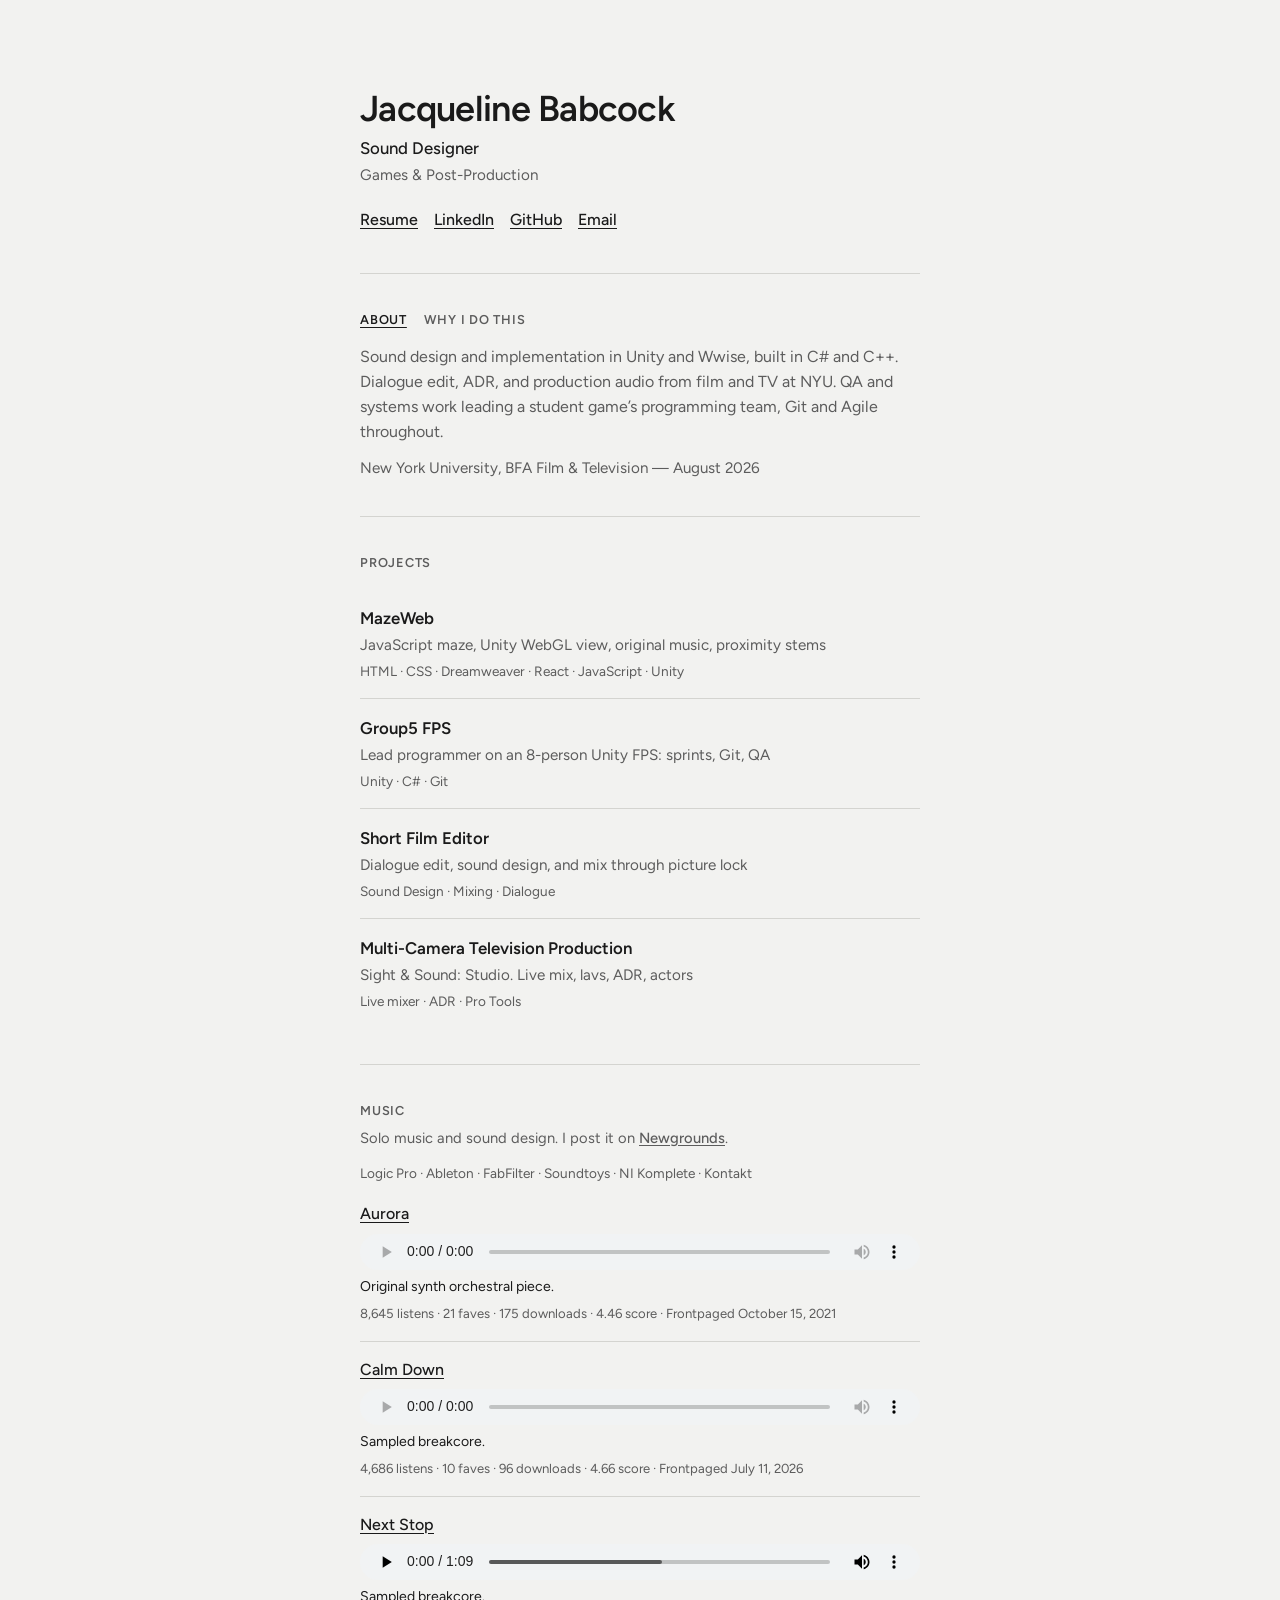
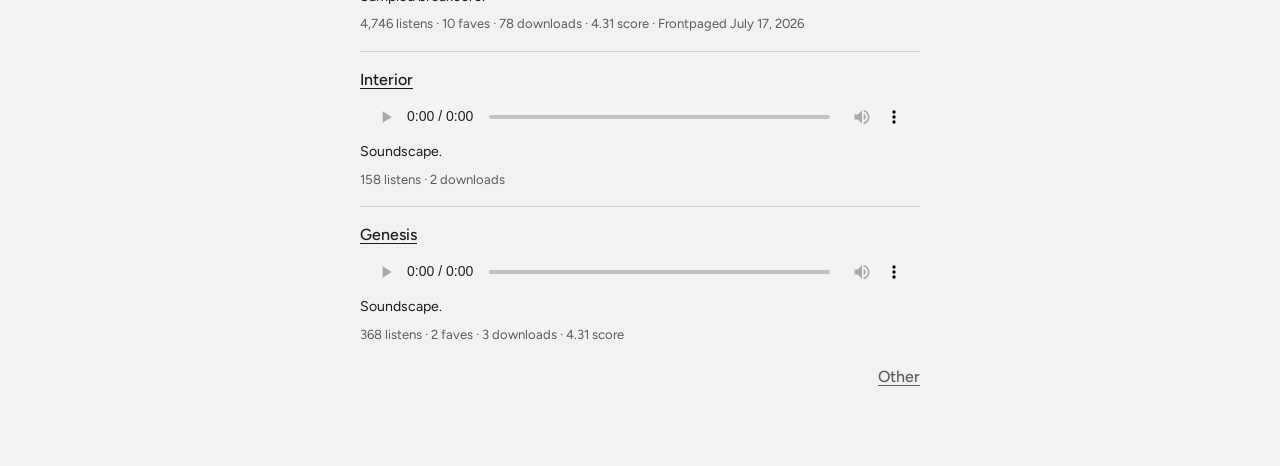
==== index.html @ c5718e03 "add skill" ====
<!DOCTYPE html>
<html lang="en">
  <head>
    <meta charset="UTF-8" />
    <meta name="viewport" content="width=device-width, initial-scale=1.0" />
    <meta
      name="description"
      content="Jacqueline Babcock — Sound Designer. Unity, Wwise, Pro Tools, C#, C++."
    />
    <title>Jacqueline Babcock — Sound Designer</title>
    <link rel="preconnect" href="https://fonts.googleapis.com" />
    <link rel="preconnect" href="https://fonts.gstatic.com" crossorigin />
    <link
      href="https://fonts.googleapis.com/css2?family=Figtree:wght@400;500;600&display=swap"
      rel="stylesheet"
    />
    <link rel="stylesheet" href="css/styles.css" />
  </head>
  <body>
    <a class="skip-link" href="#main">Skip to content</a>

    <main id="main">
      <section id="top" class="hero">
        <h1>Jacqueline Babcock</h1>
        <p class="hero__role">Sound Designer</p>
        <p class="hero__focus">Games &amp; Post-Production</p>
        <p class="hero__links">
          <a href="assets/resume.pdf" target="_blank" rel="noopener">Resume</a>
          <a href="https://www.linkedin.com/in/jacqueline-babcock-5a9498401/" target="_blank" rel="noopener">LinkedIn</a>
          <a href="https://github.com/jacqueline-b" target="_blank" rel="noopener">GitHub</a>
          <a href="mailto:Jacquelinebabc@gmail.com">Email</a>
        </p>
      </section>

      <section id="about" class="section">
        <div class="about-tabs" role="tablist" aria-label="About">
          <button
            type="button"
            class="about-tabs__tab"
            role="tab"
            id="tab-about"
            aria-selected="true"
            aria-controls="panel-about"
            data-about-tab="about"
          >
            About
          </button>
          <button
            type="button"
            class="about-tabs__tab"
            role="tab"
            id="tab-why"
            aria-selected="false"
            aria-controls="panel-why"
            data-about-tab="why"
            tabindex="-1"
          >
            Why I do this
          </button>
        </div>
        <div
          class="about-panel"
          id="panel-about"
          role="tabpanel"
          aria-labelledby="tab-about"
          data-about-panel="about"
        >
          <p>
            Sound design and implementation in Unity and Wwise, built in C# and C++.
            Dialogue edit, ADR, and production audio from film and TV at NYU. QA and
            systems work leading a student game’s programming team, Git and Agile
            throughout.
          </p>
          <p class="about-education">
            New York University, BFA Film &amp; Television — August 2026
          </p>
        </div>
        <div
          class="about-panel"
          id="panel-why"
          role="tabpanel"
          aria-labelledby="tab-why"
          data-about-panel="why"
          hidden
        >
          <p>
            At NYU I learned how story and craft have to sit together. Film, TV, games: the
            art is why you make the thing, and the technical work is how it actually exists.
            One without the other is a raft with no paddles. You have to know what you want
            to make, or who you’re making it for. That decision sits under everything after.
          </p>
          <p>
            Audio is easy to miss until it isn’t there. It finishes a picture — more present,
            more of a place — or it tells you something the image never shows: a room next
            door, something coming, something already over. It works on you as a body, not
            only as a viewer. That’s the part I want to do well.
          </p>
          <p>
            The other half is the back end. Ideas don’t show up on screen by themselves.
            Programming, cameras, a crew, the limits of an engine or a shoot: that’s the
            scaffolding. Doing that work is how I find out what an idea is even allowed to
            be, and how to build it so someone can sit with it in real time.
          </p>
        </div>
      </section>

      <section id="projects" class="section">
        <h2>Projects</h2>
        <ul class="project-list">
          <li>
            <a href="projects/mazeweb.html">
              <span class="project-list__title">MazeWeb</span>
              <span class="project-list__desc">JavaScript maze, Unity WebGL view, original music, proximity stems</span>
              <span class="project-list__tech">HTML · CSS · Dreamweaver · React · JavaScript · Unity</span>
            </a>
          </li>
          <li>
            <a href="projects/group5-fps.html">
              <span class="project-list__title">Group5 FPS</span>
              <span class="project-list__desc">Lead programmer on an 8-person Unity FPS: sprints, Git, QA</span>
              <span class="project-list__tech">Unity · C# · Git</span>
            </a>
          </li>
          <li>
            <a href="projects/short-film-editor.html">
              <span class="project-list__title">Short Film Editor</span>
              <span class="project-list__desc">Dialogue edit, sound design, and mix through picture lock</span>
              <span class="project-list__tech">Sound Design · Mixing · Dialogue</span>
            </a>
          </li>
          <li>
            <a href="projects/multi-camera-tv.html">
              <span class="project-list__title">Multi-Camera Television Production</span>
              <span class="project-list__desc">Sight &amp; Sound: Studio. Live mix, lavs, ADR, actors</span>
              <span class="project-list__tech">Live mixer · ADR · Pro Tools</span>
            </a>
          </li>
        </ul>
      </section>

      <section id="music" class="section">
        <div class="section-heading">
          <h2>Music</h2>
          <p class="section-kicker">
            Solo music and sound design. I post it on
            <a href="https://cldtea.newgrounds.com/" target="_blank" rel="noopener">Newgrounds</a>.
          </p>
        </div>
        <p class="music-tools">
          Logic Pro · Ableton · FabFilter · Soundtoys · NI Komplete · Kontakt
        </p>
        <ul class="track-list">
          <li class="track">
            <a class="track__title" href="https://www.newgrounds.com/audio/listen/1084435" target="_blank" rel="noopener">Aurora</a>
            <audio controls preload="metadata">
              <source src="Music/Aurora.mp3" type="audio/mpeg" />
            </audio>
            <p class="track__blurb">Original synth orchestral piece.</p>
            <p class="track__meta">8,645 listens · 21 faves · 175 downloads · 4.46 score · Frontpaged October 15, 2021</p>
          </li>
          <li class="track">
            <a class="track__title" href="https://www.newgrounds.com/audio/listen/1592675" target="_blank" rel="noopener">Calm Down</a>
            <audio controls preload="metadata">
              <source src="Music/Calmdown.wav" type="audio/wav" />
            </audio>
            <p class="track__blurb">Sampled breakcore.</p>
            <p class="track__meta">4,686 listens · 10 faves · 96 downloads · 4.66 score · Frontpaged July 11, 2026</p>
          </li>
          <li class="track">
            <a class="track__title" href="https://www.newgrounds.com/audio/listen/1595418" target="_blank" rel="noopener">Next Stop</a>
            <audio controls preload="metadata">
              <source src="Music/Next%20Stop.mp3" type="audio/mpeg" />
            </audio>
            <p class="track__blurb">Sampled breakcore.</p>
            <p class="track__meta">4,746 listens · 10 faves · 78 downloads · 4.31 score · Frontpaged July 17, 2026</p>
          </li>
          <li class="track">
            <a class="track__title" href="https://www.newgrounds.com/audio/listen/1299355" target="_blank" rel="noopener">Interior</a>
            <audio controls preload="metadata">
              <source src="Music/Interior.mp3" type="audio/mpeg" />
            </audio>
            <p class="track__blurb">Soundscape.</p>
            <p class="track__meta">158 listens · 2 downloads</p>
          </li>
          <li class="track">
            <a class="track__title" href="https://www.newgrounds.com/audio/listen/1251895" target="_blank" rel="noopener">Genesis</a>
            <audio controls preload="metadata">
              <source src="Music/Genesis.mp3" type="audio/mpeg" />
            </audio>
            <p class="track__blurb">Soundscape.</p>
            <p class="track__meta">368 listens · 2 faves · 3 downloads · 4.31 score</p>
          </li>
        </ul>
        <p class="music-other">
          <a href="other-music.html">Other</a>
        </p>
      </section>

    </main>

    <script src="js/main.js"></script>
  </body>
</html>
---- css/styles.css ----
:root {
  --bg: #f2f2f0;
  --ink: #1a1a1a;
  --muted: #5c5c5c;
  --line: #d4d4d0;
  --accent: #1a1a1a;
  --font: "Figtree", "Segoe UI", sans-serif;
  --space: clamp(1.25rem, 4vw, 2.5rem);
  --max: 40rem;
}

*,
*::before,
*::after {
  box-sizing: border-box;
}

html {
  scroll-behavior: smooth;
}

body {
  margin: 0;
  min-height: 100vh;
  font-family: var(--font);
  font-size: 1rem;
  line-height: 1.55;
  color: var(--ink);
  background: var(--bg);
  -webkit-font-smoothing: antialiased;
}

a {
  color: inherit;
}

.skip-link {
  position: absolute;
  left: 1rem;
  top: -100%;
  z-index: 100;
  padding: 0.5rem 0.75rem;
  background: var(--ink);
  color: #fff;
  text-decoration: none;
}

.skip-link:focus {
  top: 1rem;
}

main {
  max-width: var(--max);
  margin: 0 auto;
  padding: var(--space);
}

main.project-page {
  max-width: 58rem;
}

.hero {
  padding: 3rem 0 2.5rem;
  border-bottom: 1px solid var(--line);
}

.hero h1 {
  margin: 0 0 0.35rem;
  font-size: clamp(1.75rem, 5vw, 2.25rem);
  font-weight: 600;
  letter-spacing: -0.02em;
  line-height: 1.15;
}

.hero__role {
  margin: 0 0 0.2rem;
  font-size: 1.05rem;
  font-weight: 500;
}

.hero__focus {
  margin: 0 0 1.25rem;
  color: var(--muted);
  font-size: 0.95rem;
}

.hero__links {
  display: flex;
  flex-wrap: wrap;
  gap: 1rem;
  margin: 0;
}

.hero__links a,
.contact-links a,
.track__title {
  font-weight: 500;
  text-decoration: underline;
  text-underline-offset: 0.18em;
}

.section {
  padding: 2.25rem 0;
  border-bottom: 1px solid var(--line);
}

.section:last-child {
  border-bottom: none;
}

.section h2 {
  margin: 0 0 1rem;
  font-size: 0.8rem;
  font-weight: 600;
  letter-spacing: 0.06em;
  text-transform: uppercase;
  color: var(--muted);
}

.section-heading {
  margin: 0 0 0.85rem;
}

.section-heading h2 {
  margin: 0;
}

.section-kicker {
  margin: 0.35rem 0 0;
  font-size: 0.92rem;
  font-weight: 400;
  letter-spacing: 0;
  text-transform: none;
  color: var(--muted);
  max-width: 36rem;
}

.section-kicker a {
  font-weight: 500;
  text-decoration: underline;
  text-underline-offset: 0.15em;
}

.music-tools {
  margin: 0 0 1.15rem;
  font-size: 0.85rem;
  color: var(--muted);
}

.about-tabs {
  display: flex;
  flex-wrap: wrap;
  gap: 1.1rem;
  margin: 0 0 1rem;
}

.about-tabs__tab {
  margin: 0;
  padding: 0;
  font: inherit;
  font-size: 0.8rem;
  font-weight: 600;
  letter-spacing: 0.06em;
  text-transform: uppercase;
  color: var(--muted);
  background: none;
  border: 0;
  cursor: pointer;
}

.about-tabs__tab[aria-selected="true"] {
  color: var(--ink);
  text-decoration: underline;
  text-underline-offset: 0.22em;
}

.about-tabs__tab:hover,
.about-tabs__tab:focus-visible {
  color: var(--ink);
}

.about-panel p {
  margin: 0;
  color: var(--muted);
  max-width: 36rem;
}

.about-panel p + p {
  margin-top: 0.7rem;
}

.about-education {
  margin-top: 0.75rem !important;
  font-size: 0.95rem;
}

.project-list {
  margin: 0;
  padding: 0;
  list-style: none;
}

.project-list li + li {
  border-top: 1px solid var(--line);
}

.project-list a {
  display: grid;
  gap: 0.2rem;
  padding: 1rem 0;
  text-decoration: none;
}

.project-list a:hover .project-list__title,
.project-list a:focus-visible .project-list__title {
  text-decoration: underline;
  text-underline-offset: 0.15em;
}

.project-list__title {
  font-weight: 600;
  font-size: 1.05rem;
}

.project-list__desc {
  color: var(--muted);
  font-size: 0.95rem;
}

.project-list__tech {
  color: var(--muted);
  font-size: 0.85rem;
}

.track-list {
  margin: 0;
  padding: 0;
  list-style: none;
}

.track + .track {
  margin-top: 1rem;
  padding-top: 1rem;
  border-top: 1px solid var(--line);
}

.track {
  display: grid;
  gap: 0.4rem;
}

.track__title {
  justify-self: start;
}

.track__blurb {
  margin: 0;
  font-size: 0.88rem;
  color: var(--text);
}

.track__meta {
  margin: 0;
  font-size: 0.82rem;
  color: var(--muted);
}

.track audio {
  width: 100%;
  height: 2.25rem;
}

.music-other {
  margin: 1.25rem 0 0;
  text-align: right;
}

.music-other a {
  font-size: 1rem;
  font-weight: 500;
  color: var(--muted);
  text-decoration: underline;
  text-underline-offset: 0.18em;
}

.music-other a:hover,
.music-other a:focus-visible {
  color: var(--ink);
}

span.track__title {
  font-weight: 500;
}

.contact-links {
  display: flex;
  flex-wrap: wrap;
  gap: 1.25rem;
  margin: 0;
}

/* Project pages */
.project-page {
  padding-top: 0.5rem;
}

.back-link {
  margin: 0 0 1.25rem;
}

.back-link a {
  font-size: 0.9rem;
  font-weight: 500;
  color: var(--muted);
  text-decoration: none;
}

.back-link a:hover,
.back-link a:focus-visible {
  color: var(--ink);
  text-decoration: underline;
  text-underline-offset: 0.15em;
}

.project-page h1 {
  margin: 0 0 0.5rem;
  font-size: clamp(1.5rem, 4vw, 2rem);
  font-weight: 600;
  letter-spacing: -0.02em;
}

.project-page .lede {
  margin: 0 0 1.25rem;
  color: var(--muted);
}

.project-actions {
  display: flex;
  flex-wrap: wrap;
  gap: 1rem;
  margin: 0 0 2rem;
}

.project-actions a {
  font-weight: 500;
  text-decoration: underline;
  text-underline-offset: 0.18em;
}

.project-layout {
  display: grid;
  gap: 2rem;
}

@media (min-width: 720px) {
  .project-layout {
    grid-template-columns: minmax(0, 1fr) 13.5rem;
    gap: 2.5rem;
  }
}

.project-block + .project-block {
  margin-top: 1.75rem;
}

.project-block h2 {
  margin: 0 0 0.5rem;
  font-size: 0.8rem;
  font-weight: 600;
  letter-spacing: 0.06em;
  text-transform: uppercase;
  color: var(--muted);
}

.project-block p,
.project-block li {
  color: var(--muted);
}

.project-block p {
  margin: 0;
}

.project-block p + p {
  margin-top: 0.55rem;
}

.project-block ul {
  margin: 0;
  padding-left: 1.1rem;
}

.project-block li + li {
  margin-top: 0.3rem;
}

.tools-inline {
  display: flex;
  flex-wrap: wrap;
  gap: 0.5rem;
  margin: 0;
  padding: 0;
  list-style: none;
}

.tools-inline li {
  font-size: 0.9rem;
  color: var(--ink);
}

.media-grid {
  display: grid;
  gap: 0.75rem;
}

.project-media {
  margin-top: 2.5rem;
  padding-top: 2rem;
  border-top: 1px solid var(--line);
}

.project-media h2 {
  margin: 0 0 0.75rem;
  font-size: 0.8rem;
  font-weight: 600;
  letter-spacing: 0.06em;
  text-transform: uppercase;
  color: var(--muted);
}

.project-media .media-grid {
  grid-template-columns: 1fr;
}

.project-media .media-placeholder {
  aspect-ratio: 16 / 9;
}

.project-media .slideshow {
  margin-top: 1.25rem;
}

.media-item figcaption {
  margin: 0;
  padding: 0.55rem 0.7rem;
  font-size: 0.85rem;
  color: var(--muted);
}

.media-item {
  margin: 0;
  max-width: 100%;
  border: 1px solid var(--line);
}

.media-placeholder {
  display: grid;
  place-items: center;
  aspect-ratio: 16 / 9;
  background: #e4e4e0;
  color: var(--muted);
  font-size: 0.8rem;
}

.media-item video {
  display: block;
  width: 100%;
  max-width: 100%;
  height: auto;
  background: #1a1a1a;
}

.slideshow {
  width: 100%;
  max-width: 100%;
  min-width: 0;
  border: 1px solid var(--line);
  background: #e8e8e4;
}

.slideshow__viewport {
  position: relative;
  width: 100%;
  max-width: 100%;
  aspect-ratio: 16 / 9;
  overflow: hidden;
  background: #ddd;
  cursor: zoom-in;
}

.slideshow__slide {
  position: absolute;
  inset: 0;
  margin: 0;
  opacity: 0;
  visibility: hidden;
  transition: opacity 0.25s ease;
  pointer-events: none;
}

.slideshow__slide.is-active {
  opacity: 1;
  visibility: visible;
}

.slideshow__slide img {
  display: block;
  width: 100%;
  height: 100%;
  max-width: 100%;
  max-height: 100%;
  object-fit: contain;
  background: #1a1a1a;
}

.slideshow__controls {
  display: flex;
  align-items: center;
  justify-content: space-between;
  gap: 0.75rem;
  padding: 0.55rem 0.65rem;
  border-top: 1px solid var(--line);
  background: var(--bg);
}

.slideshow__btn {
  font: inherit;
  font-size: 1rem;
  line-height: 1;
  padding: 0.35rem 0.55rem;
  color: var(--ink);
  background: transparent;
  border: 1px solid var(--line);
  cursor: pointer;
}

.slideshow__btn:hover,
.slideshow__btn:focus-visible {
  border-color: var(--ink);
}

.slideshow__dots {
  display: flex;
  gap: 0.4rem;
}

.slideshow__dots button {
  width: 0.55rem;
  height: 0.55rem;
  padding: 0;
  border: 1px solid var(--muted);
  border-radius: 50%;
  background: transparent;
  cursor: pointer;
}

.slideshow__dots button.is-active {
  background: var(--ink);
  border-color: var(--ink);
}

.lightbox {
  position: fixed;
  inset: 0;
  z-index: 200;
  display: grid;
  place-items: center;
  padding: 1.5rem;
  background: rgba(18, 18, 18, 0.88);
  overflow: auto;
}

.lightbox[hidden] {
  display: none;
}

.lightbox img {
  max-width: 100%;
  max-height: 90vh;
  width: auto;
  height: auto;
  object-fit: contain;
  background: #111;
  border: 1px solid rgba(255, 255, 255, 0.15);
}

.lightbox__close {
  position: absolute;
  top: 0.85rem;
  right: 0.85rem;
  width: 2.25rem;
  height: 2.25rem;
  font: inherit;
  font-size: 1.5rem;
  line-height: 1;
  color: #fff;
  background: transparent;
  border: 1px solid rgba(255, 255, 255, 0.35);
  cursor: pointer;
}

.lightbox__close:hover,
.lightbox__close:focus-visible {
  border-color: #fff;
}

body.lightbox-open {
  overflow: hidden;
}

.tech-box {
  padding: 1rem 0 0;
  border-top: 1px solid var(--line);
}

@media (min-width: 720px) {
  .tech-box {
    position: sticky;
    top: 1rem;
    padding: 0 0 0 1.25rem;
    border-top: none;
    border-left: 1px solid var(--line);
  }
}

.tech-box__group + .tech-box__group {
  margin-top: 1rem;
}

.tech-box__label {
  margin: 0 0 0.25rem;
  font-size: 0.75rem;
  font-weight: 600;
  letter-spacing: 0.05em;
  text-transform: uppercase;
  color: var(--muted);
}

.tech-box__value,
.tech-box__list {
  margin: 0;
  padding: 0;
  list-style: none;
  font-size: 0.92rem;
  font-weight: 500;
  line-height: 1.4;
}

.tech-box a {
  text-decoration: underline;
  text-underline-offset: 0.15em;
}

@media (prefers-reduced-motion: reduce) {
  html {
    scroll-behavior: auto;
  }
}
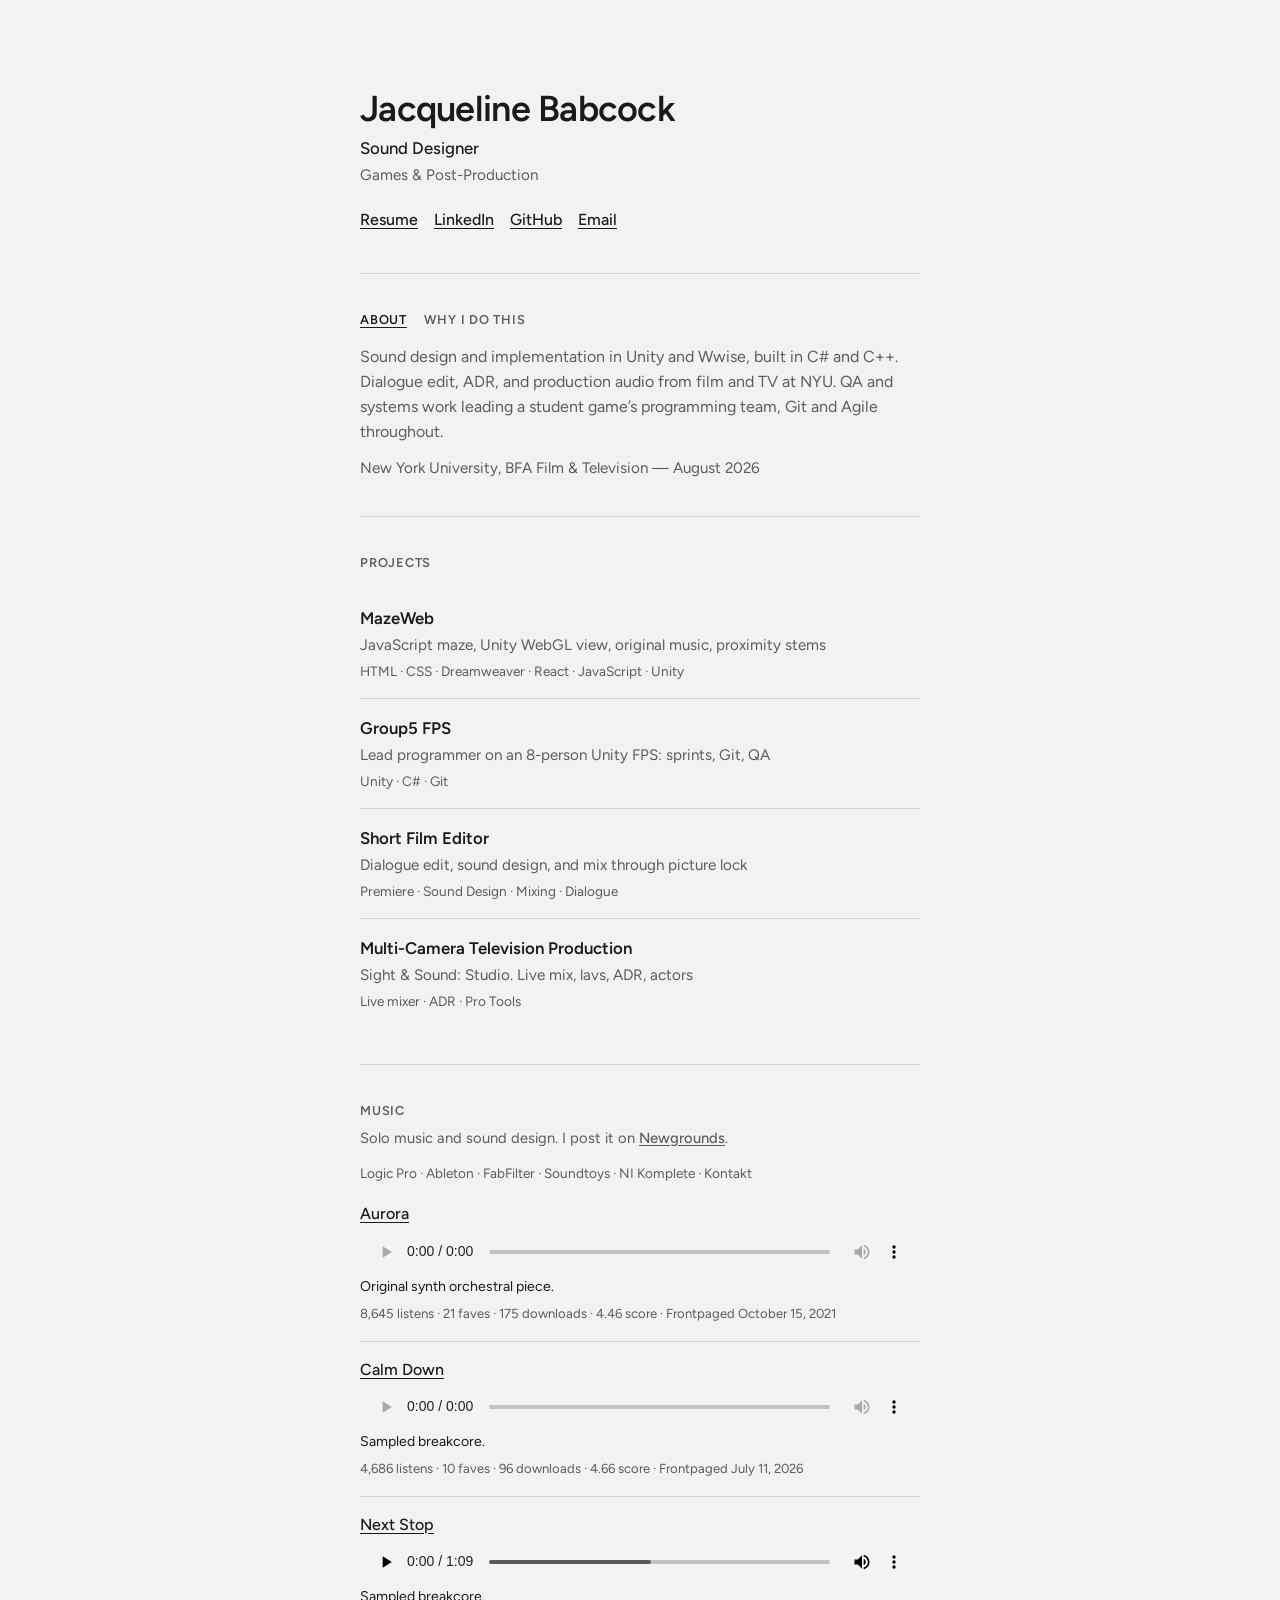
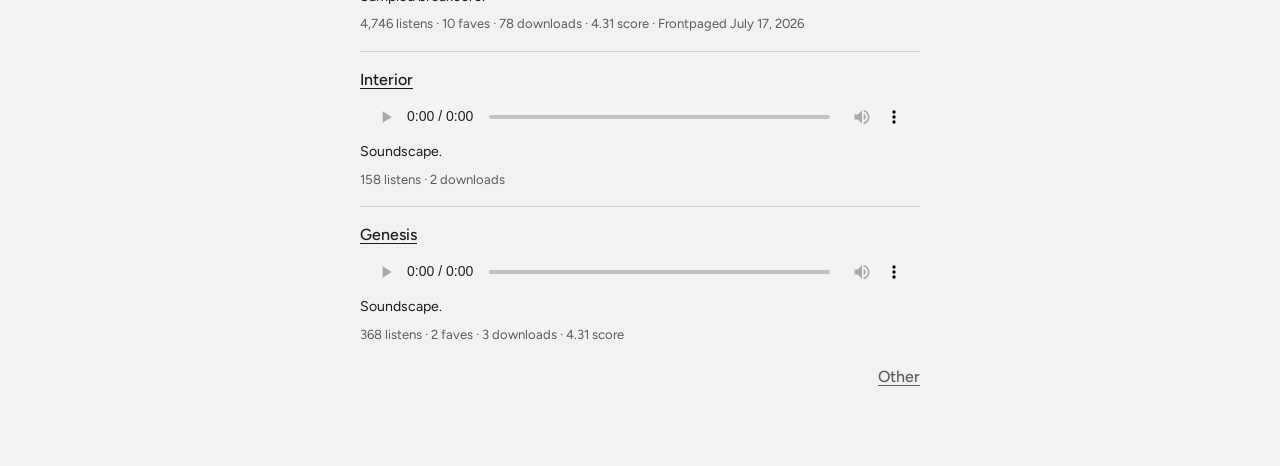
==== commit 196c4f91: "updates" ====
--- a/index.html
+++ b/index.html
@@ -125,7 +125,7 @@
             <a href="projects/short-film-editor.html">
               <span class="project-list__title">Short Film Editor</span>
               <span class="project-list__desc">Dialogue edit, sound design, and mix through picture lock</span>
-              <span class="project-list__tech">Sound Design · Mixing · Dialogue</span>
+              <span class="project-list__tech">Premiere · Sound Design · Mixing · Dialogue</span>
             </a>
           </li>
           <li>
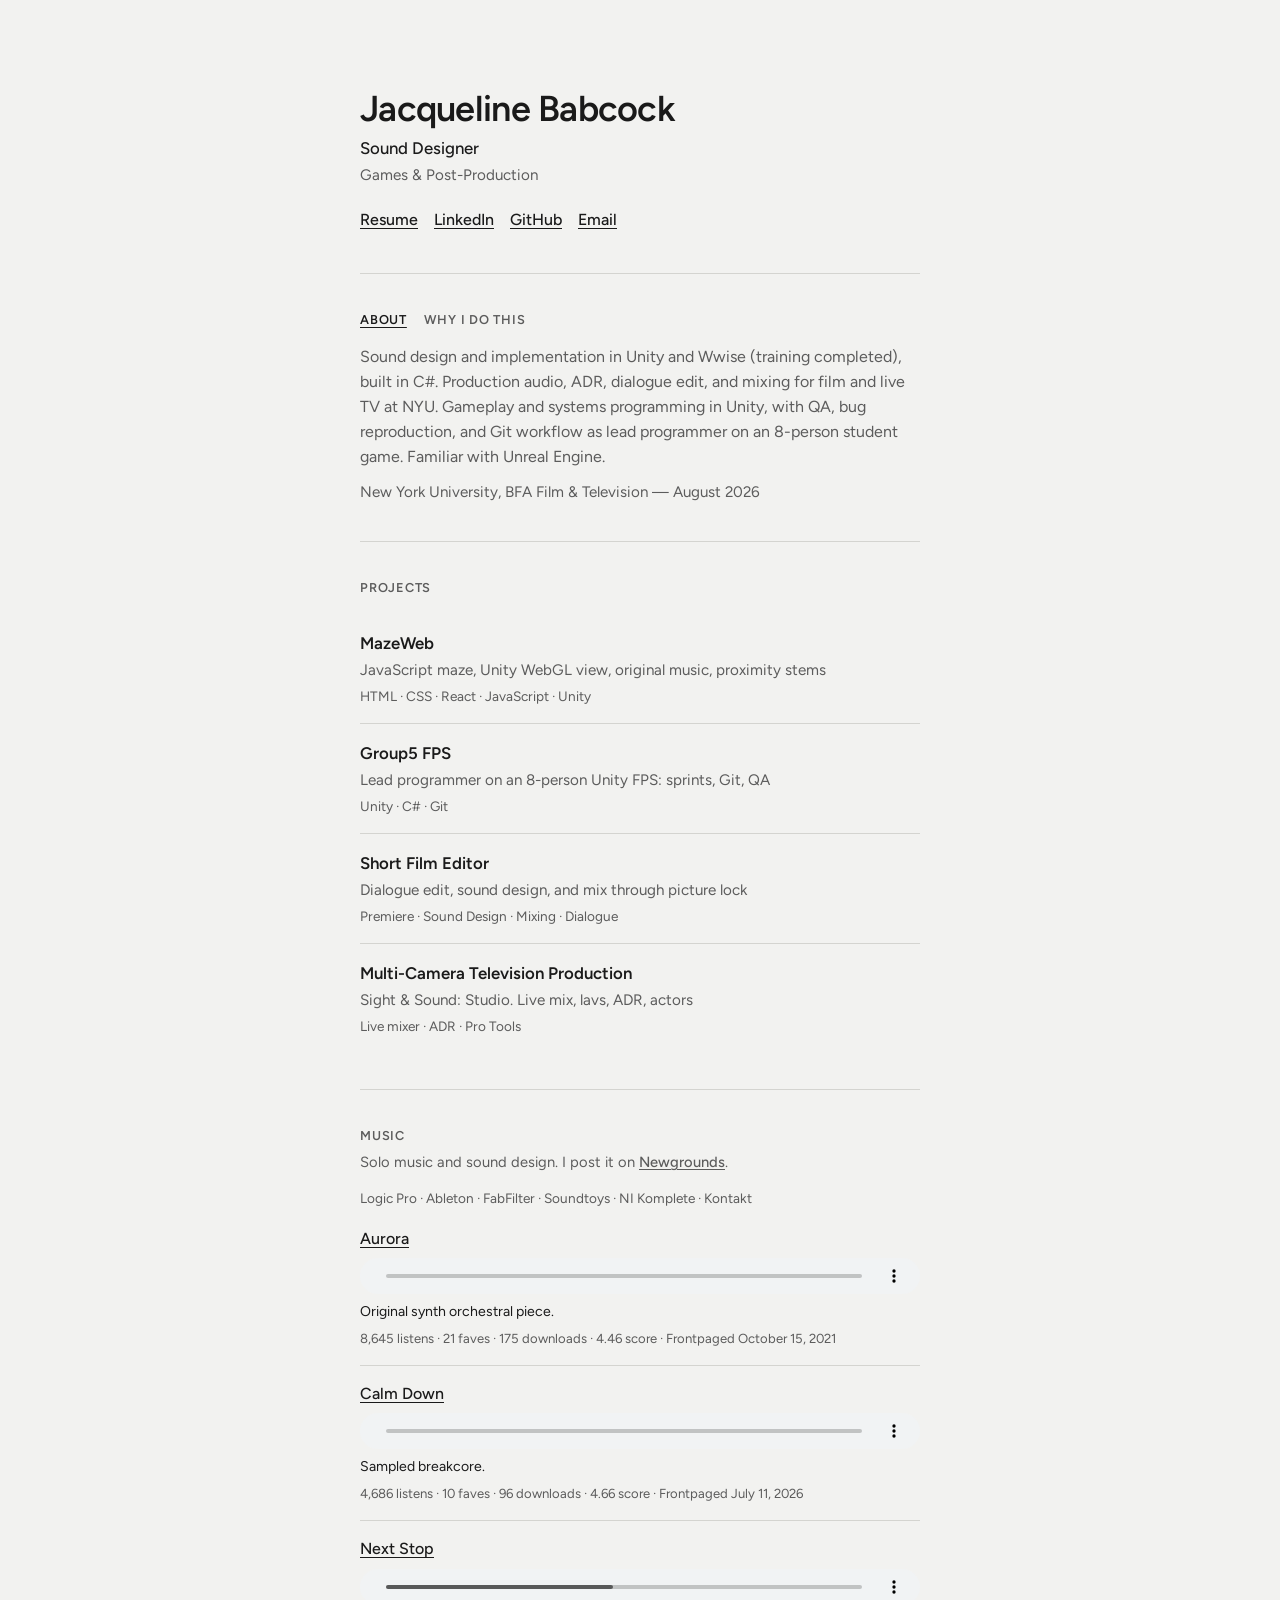
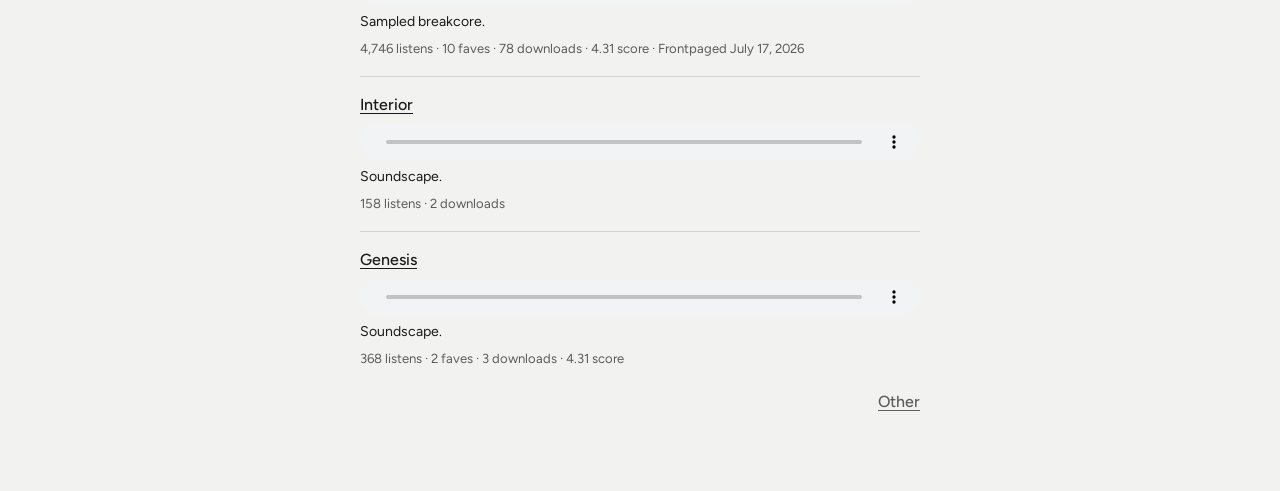
==== commit 4f68bc2d: "Updates" ====
--- a/index.html
+++ b/index.html
@@ -5,7 +5,7 @@
     <meta name="viewport" content="width=device-width, initial-scale=1.0" />
     <meta
       name="description"
-      content="Jacqueline Babcock — Sound Designer. Unity, Wwise, Pro Tools, C#, C++."
+      content="Jacqueline Babcock — Sound Designer. Unity, Wwise, Pro Tools, C#."
     />
     <title>Jacqueline Babcock — Sound Designer</title>
     <link rel="preconnect" href="https://fonts.googleapis.com" />
@@ -25,7 +25,7 @@
         <p class="hero__role">Sound Designer</p>
         <p class="hero__focus">Games &amp; Post-Production</p>
         <p class="hero__links">
-          <a href="assets/resume.pdf" target="_blank" rel="noopener">Resume</a>
+          <a href="assets/P_Resume.pdf" target="_blank" rel="noopener">Resume</a>
           <a href="https://www.linkedin.com/in/jacqueline-babcock-5a9498401/" target="_blank" rel="noopener">LinkedIn</a>
           <a href="https://github.com/jacqueline-b" target="_blank" rel="noopener">GitHub</a>
           <a href="mailto:Jacquelinebabc@gmail.com">Email</a>
@@ -66,10 +66,11 @@
           data-about-panel="about"
         >
           <p>
-            Sound design and implementation in Unity and Wwise, built in C# and C++.
-            Dialogue edit, ADR, and production audio from film and TV at NYU. QA and
-            systems work leading a student game’s programming team, Git and Agile
-            throughout.
+            Sound design and implementation in Unity and Wwise (training completed), built
+            in C#. Production audio, ADR, dialogue edit, and mixing for film and live TV at
+            NYU. Gameplay and systems programming in Unity, with QA, bug reproduction, and
+            Git workflow as lead programmer on an 8-person student game. Familiar with
+            Unreal Engine.
           </p>
           <p class="about-education">
             New York University, BFA Film &amp; Television — August 2026
@@ -111,7 +112,7 @@
             <a href="projects/mazeweb.html">
               <span class="project-list__title">MazeWeb</span>
               <span class="project-list__desc">JavaScript maze, Unity WebGL view, original music, proximity stems</span>
-              <span class="project-list__tech">HTML · CSS · Dreamweaver · React · JavaScript · Unity</span>
+              <span class="project-list__tech">HTML · CSS · React · JavaScript · Unity</span>
             </a>
           </li>
           <li>
--- a/css/styles.css
+++ b/css/styles.css
@@ -345,6 +345,11 @@
   font-weight: 500;
   text-decoration: underline;
   text-underline-offset: 0.18em;
+}
+
+.project-note {
+  color: var(--muted);
+  font-size: 0.9rem;
 }
 
 .project-layout {
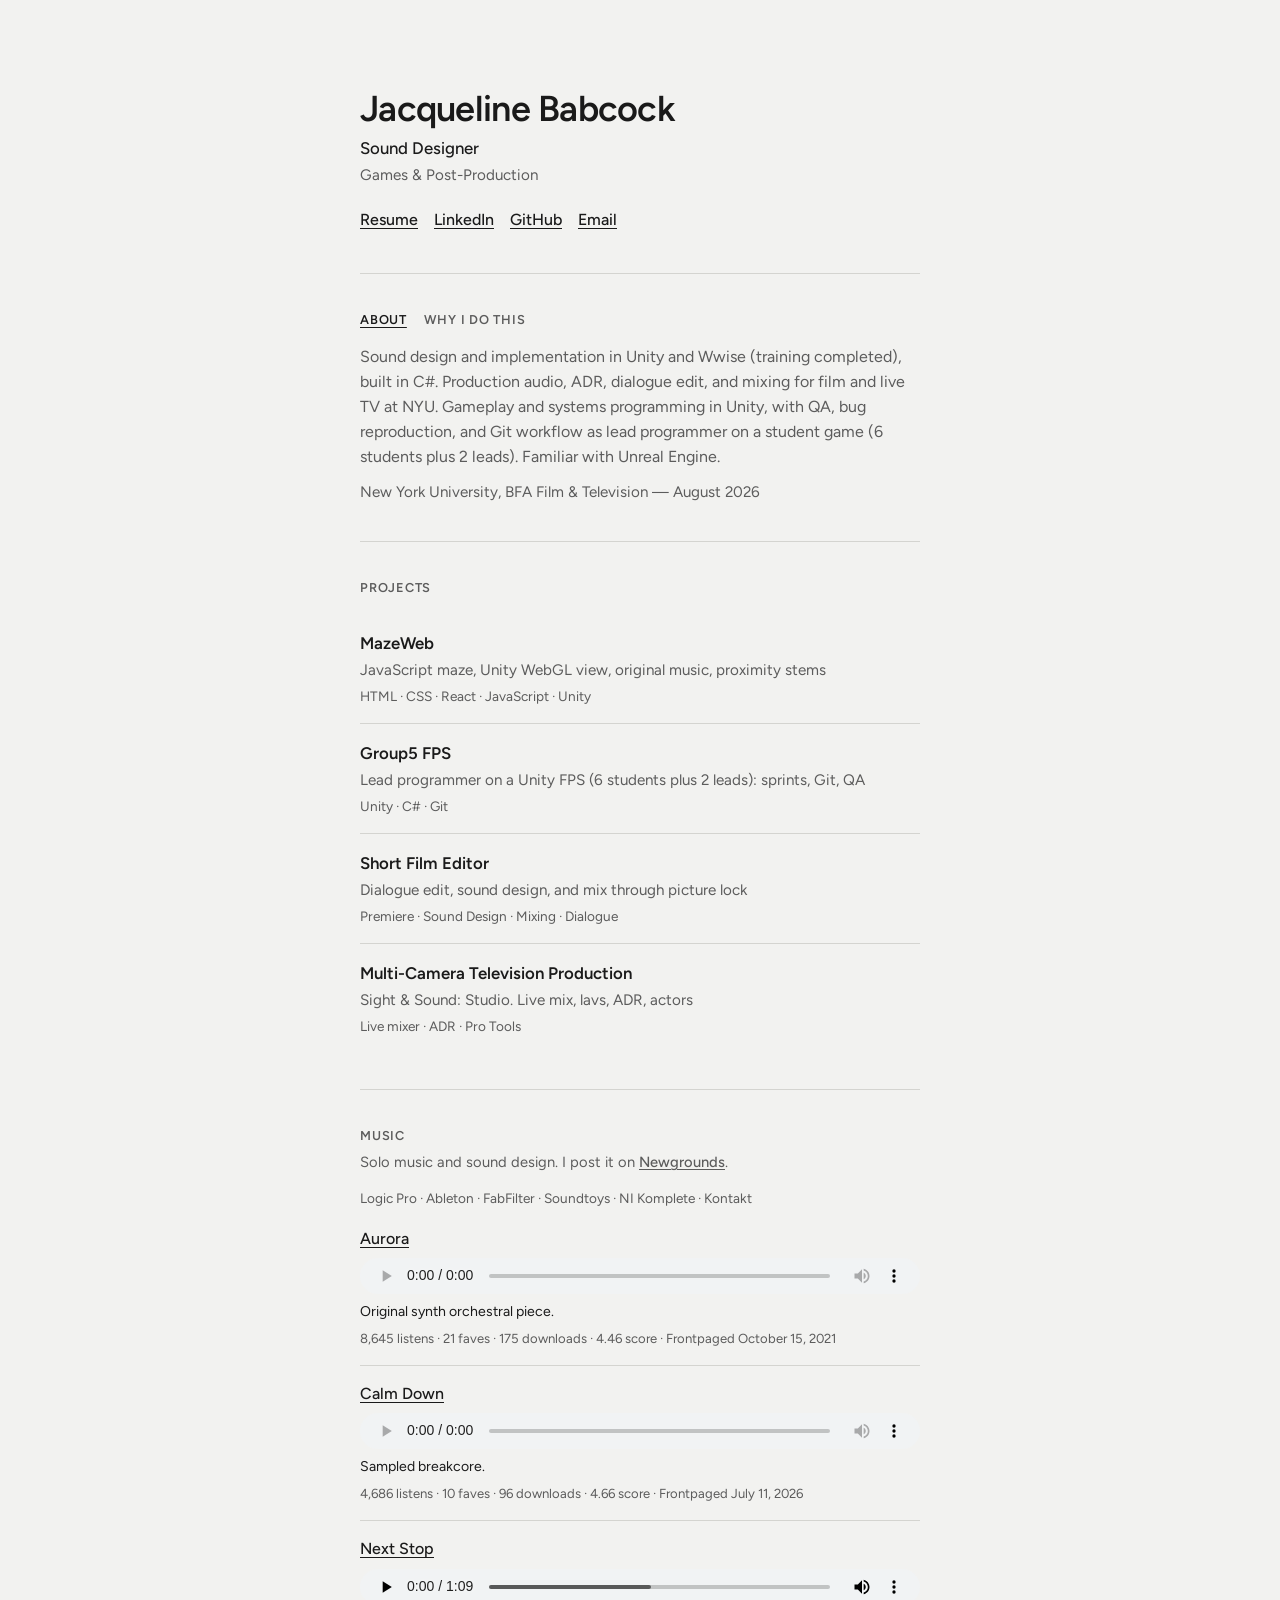
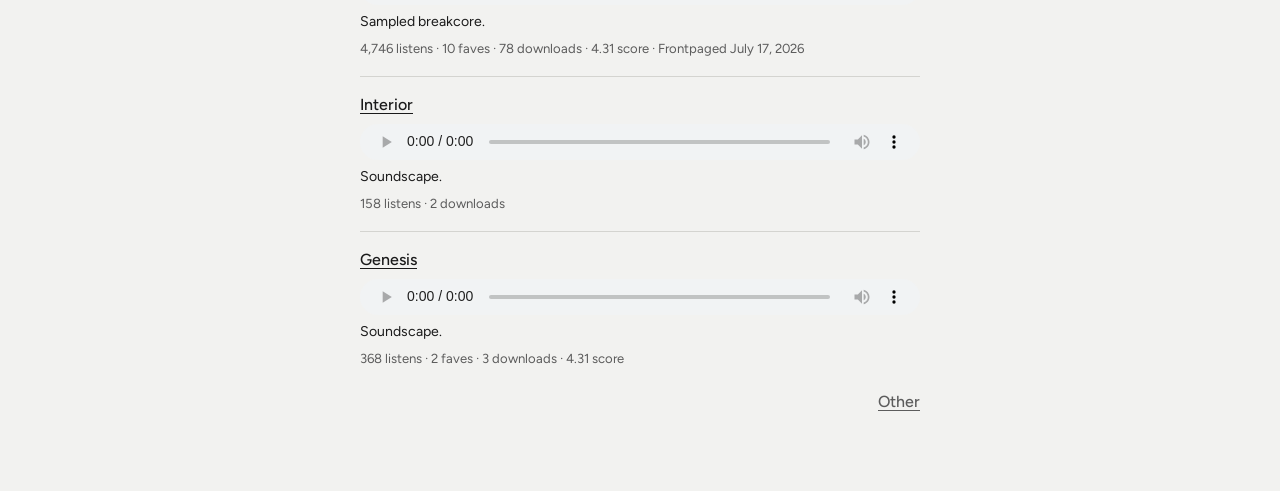
==== commit 4797e1d4: "Update" ====
--- a/index.html
+++ b/index.html
@@ -69,7 +69,7 @@
             Sound design and implementation in Unity and Wwise (training completed), built
             in C#. Production audio, ADR, dialogue edit, and mixing for film and live TV at
             NYU. Gameplay and systems programming in Unity, with QA, bug reproduction, and
-            Git workflow as lead programmer on an 8-person student game. Familiar with
+            Git workflow as lead programmer on a student game (6 students plus 2 leads). Familiar with
             Unreal Engine.
           </p>
           <p class="about-education">
@@ -118,7 +118,7 @@
           <li>
             <a href="projects/group5-fps.html">
               <span class="project-list__title">Group5 FPS</span>
-              <span class="project-list__desc">Lead programmer on an 8-person Unity FPS: sprints, Git, QA</span>
+              <span class="project-list__desc">Lead programmer on a Unity FPS (6 students plus 2 leads): sprints, Git, QA</span>
               <span class="project-list__tech">Unity · C# · Git</span>
             </a>
           </li>
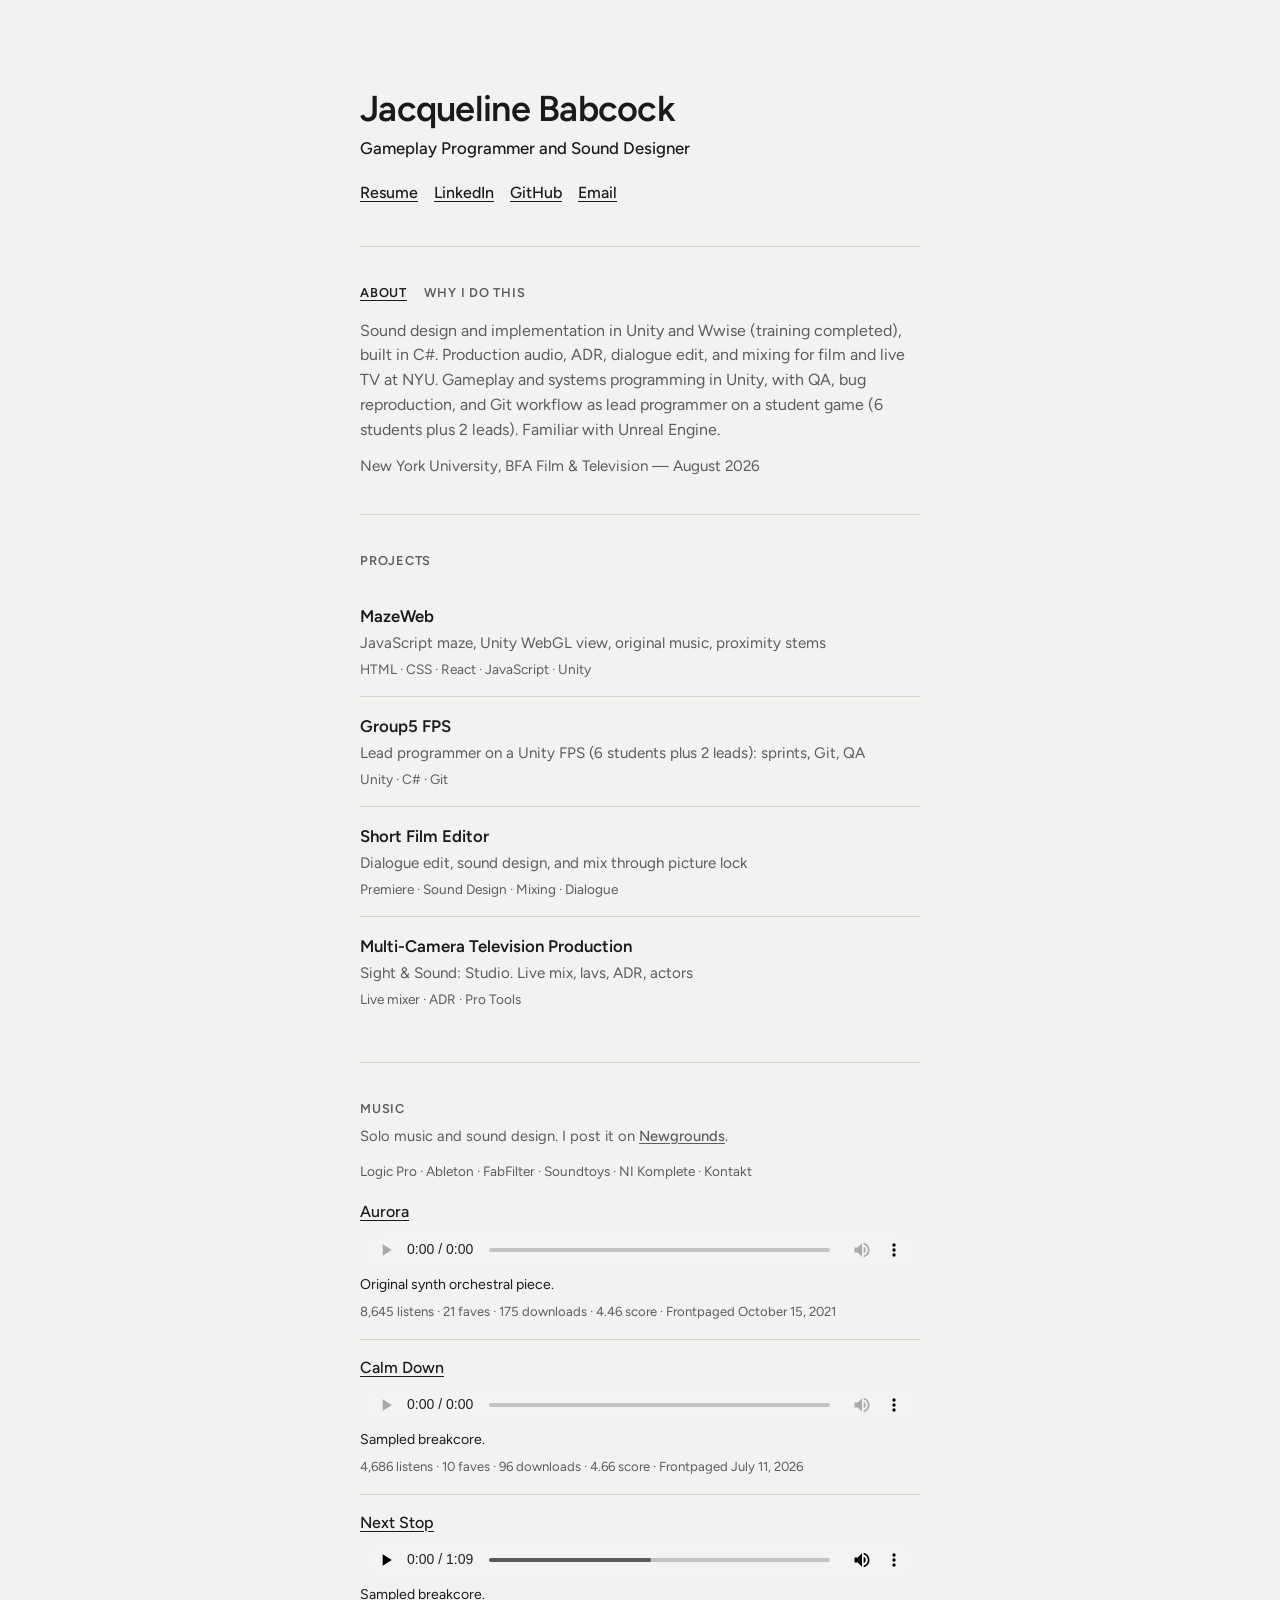
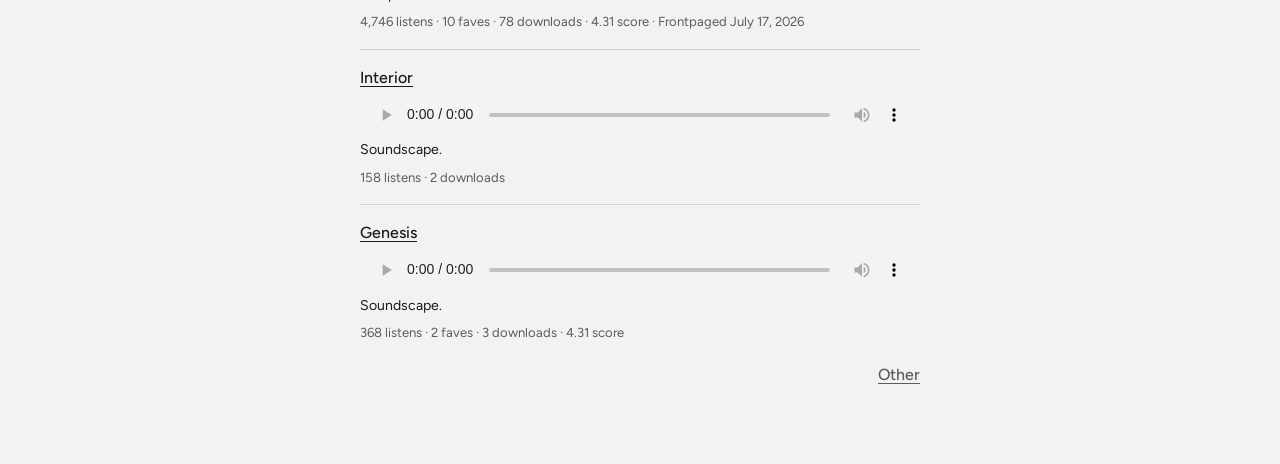
==== commit 20cc5186: "updates" ====
--- a/index.html
+++ b/index.html
@@ -5,9 +5,9 @@
     <meta name="viewport" content="width=device-width, initial-scale=1.0" />
     <meta
       name="description"
-      content="Jacqueline Babcock — Sound Designer. Unity, Wwise, Pro Tools, C#."
+      content="Jacqueline Babcock — Gameplay Programmer and Sound Designer. Unity, Wwise, Pro Tools, C#."
     />
-    <title>Jacqueline Babcock — Sound Designer</title>
+    <title>Jacqueline Babcock — Gameplay Programmer and Sound Designer</title>
     <link rel="preconnect" href="https://fonts.googleapis.com" />
     <link rel="preconnect" href="https://fonts.gstatic.com" crossorigin />
     <link
@@ -22,8 +22,7 @@
     <main id="main">
       <section id="top" class="hero">
         <h1>Jacqueline Babcock</h1>
-        <p class="hero__role">Sound Designer</p>
-        <p class="hero__focus">Games &amp; Post-Production</p>
+        <p class="hero__role">Gameplay Programmer and Sound Designer</p>
         <p class="hero__links">
           <a href="assets/P_Resume.pdf" target="_blank" rel="noopener">Resume</a>
           <a href="https://www.linkedin.com/in/jacqueline-babcock-5a9498401/" target="_blank" rel="noopener">LinkedIn</a>
--- a/css/styles.css
+++ b/css/styles.css
@@ -73,15 +73,9 @@
 }
 
 .hero__role {
-  margin: 0 0 0.2rem;
+  margin: 0 0 1.25rem;
   font-size: 1.05rem;
   font-weight: 500;
-}
-
-.hero__focus {
-  margin: 0 0 1.25rem;
-  color: var(--muted);
-  font-size: 0.95rem;
 }
 
 .hero__links {
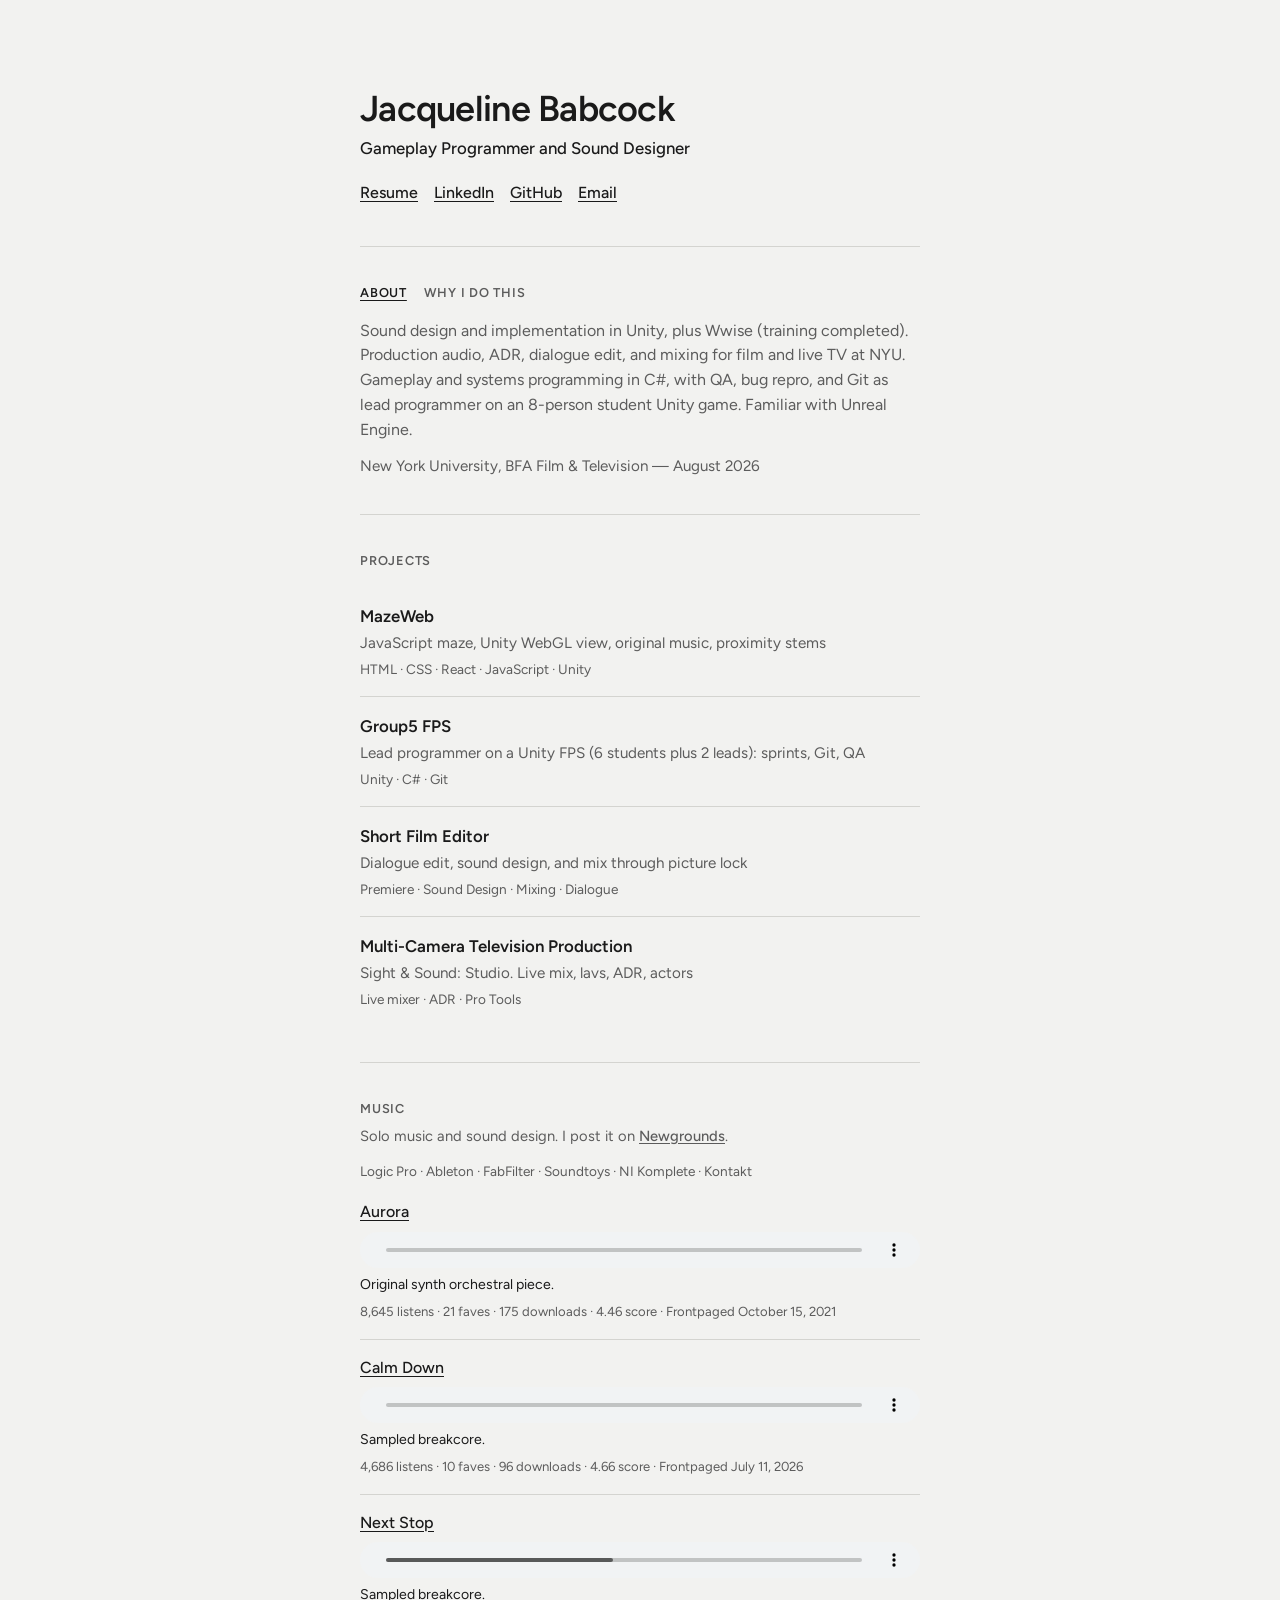
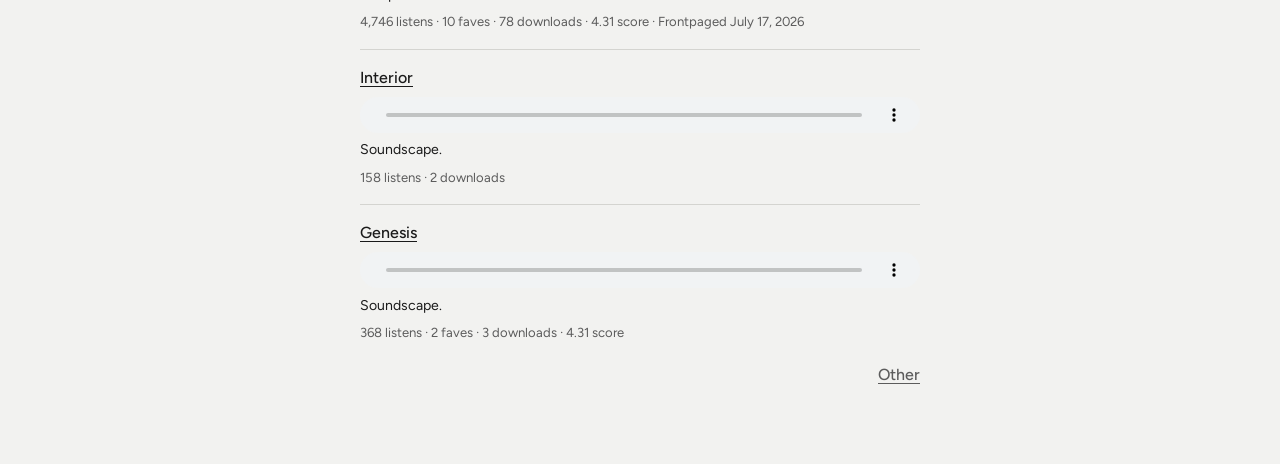
==== commit 8a1ca21d: "Update index.html" ====
--- a/index.html
+++ b/index.html
@@ -65,11 +65,10 @@
           data-about-panel="about"
         >
           <p>
-            Sound design and implementation in Unity and Wwise (training completed), built
-            in C#. Production audio, ADR, dialogue edit, and mixing for film and live TV at
-            NYU. Gameplay and systems programming in Unity, with QA, bug reproduction, and
-            Git workflow as lead programmer on a student game (6 students plus 2 leads). Familiar with
-            Unreal Engine.
+            Sound design and implementation in Unity, plus Wwise (training completed).
+            Production audio, ADR, dialogue edit, and mixing for film and live TV at NYU.
+            Gameplay and systems programming in C#, with QA, bug repro, and Git as lead
+            programmer on an 8-person student Unity game. Familiar with Unreal Engine.
           </p>
           <p class="about-education">
             New York University, BFA Film &amp; Television — August 2026
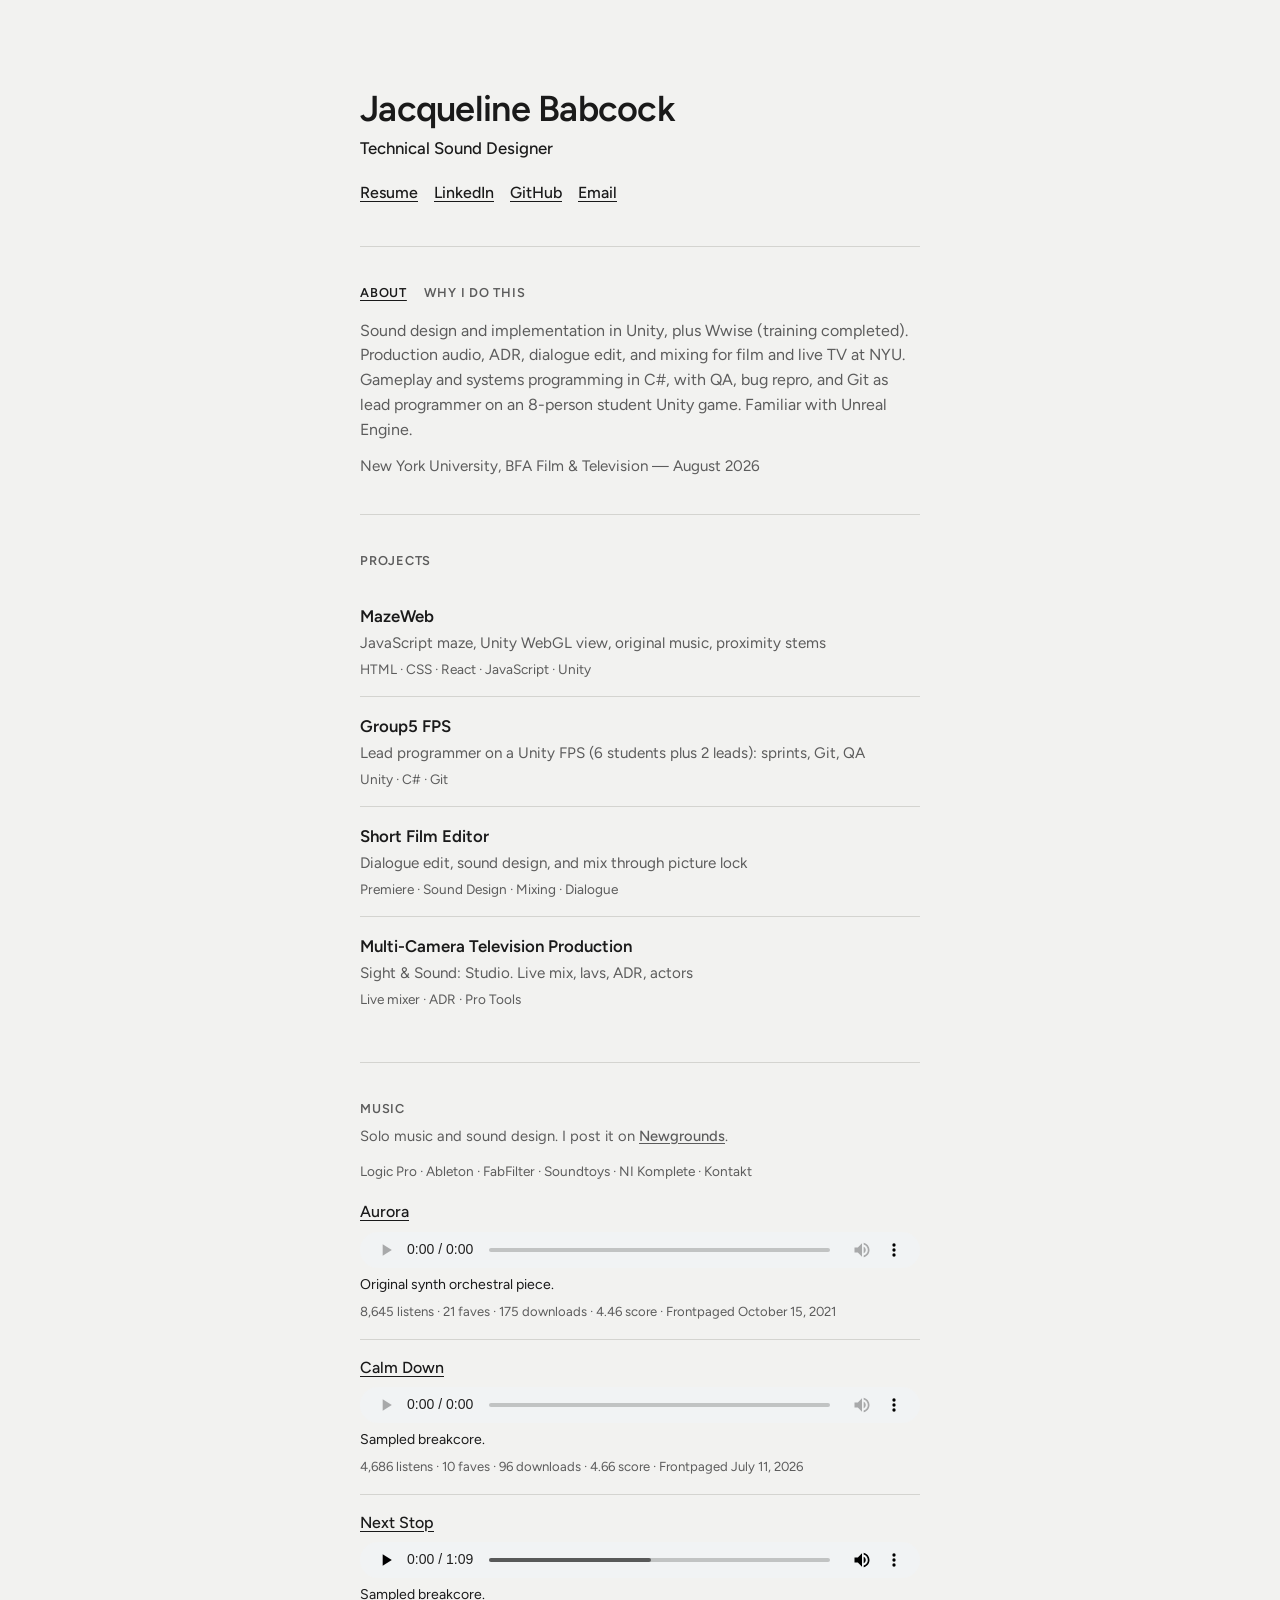
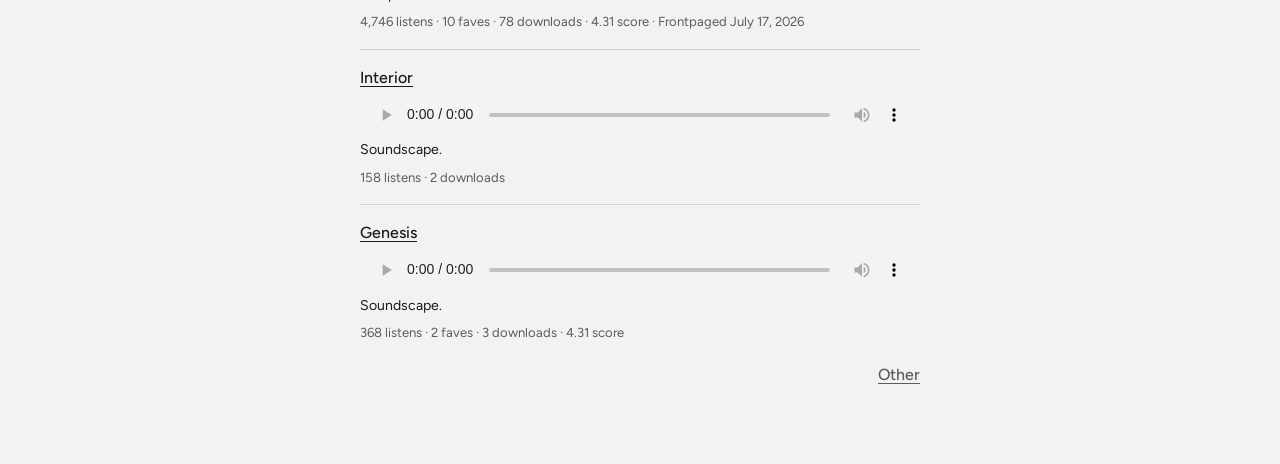
==== commit 584b85e0: "update" ====
--- a/index.html
+++ b/index.html
@@ -5,9 +5,9 @@
     <meta name="viewport" content="width=device-width, initial-scale=1.0" />
     <meta
       name="description"
-      content="Jacqueline Babcock — Gameplay Programmer and Sound Designer. Unity, Wwise, Pro Tools, C#."
+      content="Jacqueline Babcock — Technical Sound Designer. Unity, Wwise, Pro Tools, C#."
     />
-    <title>Jacqueline Babcock — Gameplay Programmer and Sound Designer</title>
+    <title>Jacqueline Babcock — Technical Sound Designer</title>
     <link rel="preconnect" href="https://fonts.googleapis.com" />
     <link rel="preconnect" href="https://fonts.gstatic.com" crossorigin />
     <link
@@ -22,7 +22,7 @@
     <main id="main">
       <section id="top" class="hero">
         <h1>Jacqueline Babcock</h1>
-        <p class="hero__role">Gameplay Programmer and Sound Designer</p>
+        <p class="hero__role">Technical Sound Designer</p>
         <p class="hero__links">
           <a href="assets/P_Resume.pdf" target="_blank" rel="noopener">Resume</a>
           <a href="https://www.linkedin.com/in/jacqueline-babcock-5a9498401/" target="_blank" rel="noopener">LinkedIn</a>
@@ -83,22 +83,26 @@
           hidden
         >
           <p>
-            At NYU I learned how story and craft have to sit together. Film, TV, games: the
-            art is why you make the thing, and the technical work is how it actually exists.
-            One without the other is a raft with no paddles. You have to know what you want
-            to make, or who you’re making it for. That decision sits under everything after.
-          </p>
-          <p>
-            Audio is easy to miss until it isn’t there. It finishes a picture — more present,
-            more of a place — or it tells you something the image never shows: a room next
-            door, something coming, something already over. It works on you as a body, not
-            only as a viewer. That’s the part I want to do well.
-          </p>
-          <p>
-            The other half is the back end. Ideas don’t show up on screen by themselves.
-            Programming, cameras, a crew, the limits of an engine or a shoot: that’s the
-            scaffolding. Doing that work is how I find out what an idea is even allowed to
-            be, and how to build it so someone can sit with it in real time.
+            At NYU, I learned that artistic and technical craft are inseparable. It begins
+            with what you want someone to experience, and continues with figuring out how to
+            make that experience possible. And this all depends on what you’re making, who
+            it’s for, and what you want it to do to them.
+          </p>
+          <p>
+            Audio is easy to miss until it isn’t there. It can make a place feel inhabited,
+            give weight to an action, or tell you something the image never shows: A fight in
+            a room next door, a creature approaching from behind, or the comforting crackle of
+            a campfire after a long journey. In games, sound can do more than accompany an
+            experience. It can respond to the player and make a world feel much more rich
+            beyond what’s on screen. That’s the part I want to do well.
+          </p>
+          <p>
+            I’m interested in both sides of that process: designing sound and building the
+            systems that bring it to life. Programming, audio middleware, game engines, and
+            implementation aren’t separate from the creative work; they’re how an idea becomes
+            something a player can encounter in real time. I want to make audio that is
+            expressive in its own right, technically considered, and inseparable from the
+            worlds it helps create.
           </p>
         </div>
       </section>
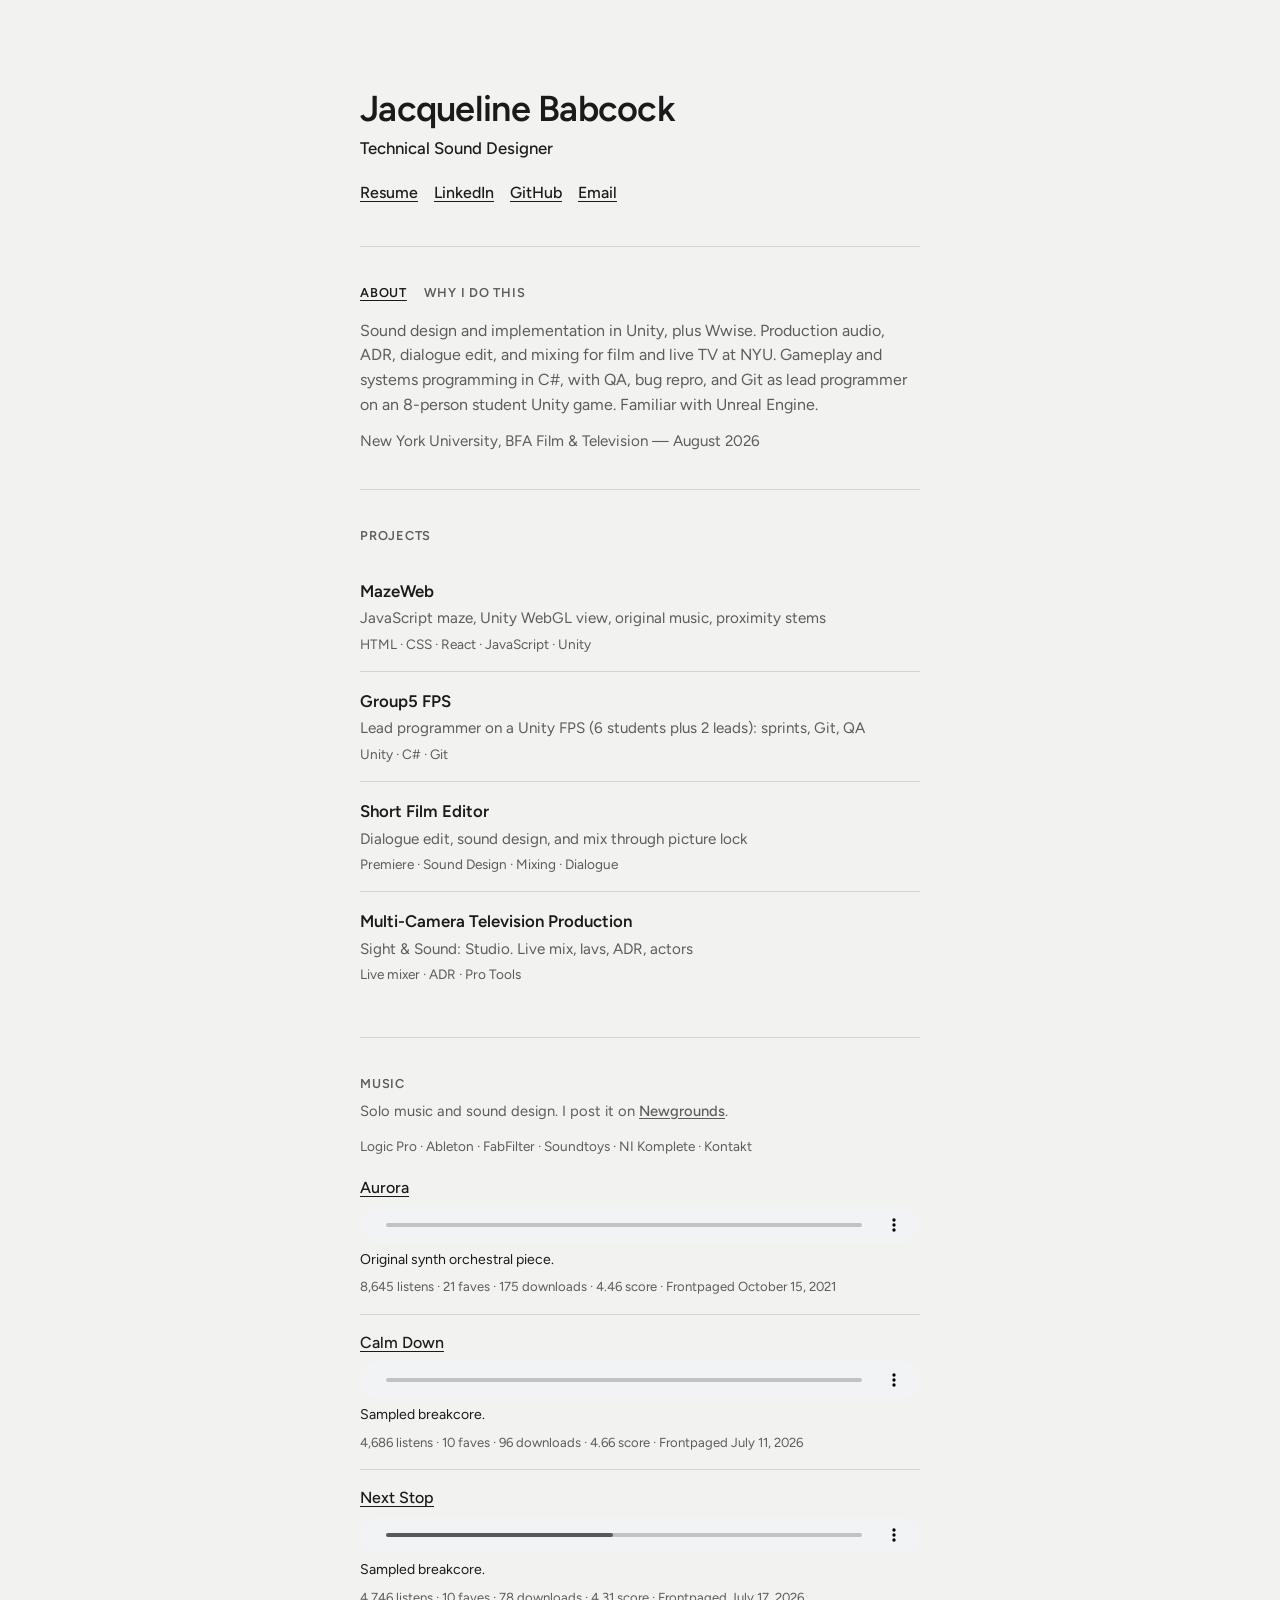
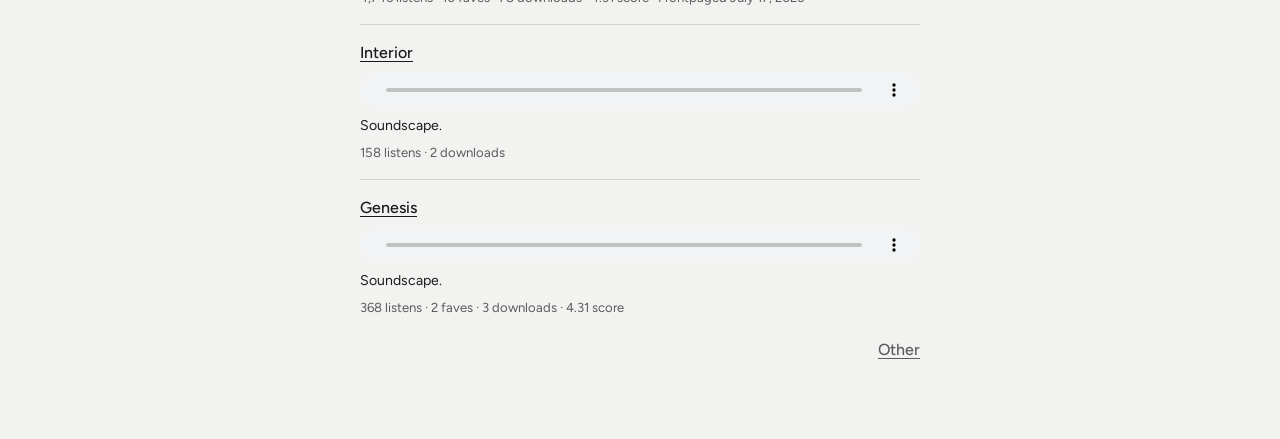
==== commit d1c3518a: "update resumes" ====
--- a/index.html
+++ b/index.html
@@ -65,7 +65,7 @@
           data-about-panel="about"
         >
           <p>
-            Sound design and implementation in Unity, plus Wwise (training completed).
+            Sound design and implementation in Unity, plus Wwise.
             Production audio, ADR, dialogue edit, and mixing for film and live TV at NYU.
             Gameplay and systems programming in C#, with QA, bug repro, and Git as lead
             programmer on an 8-person student Unity game. Familiar with Unreal Engine.
